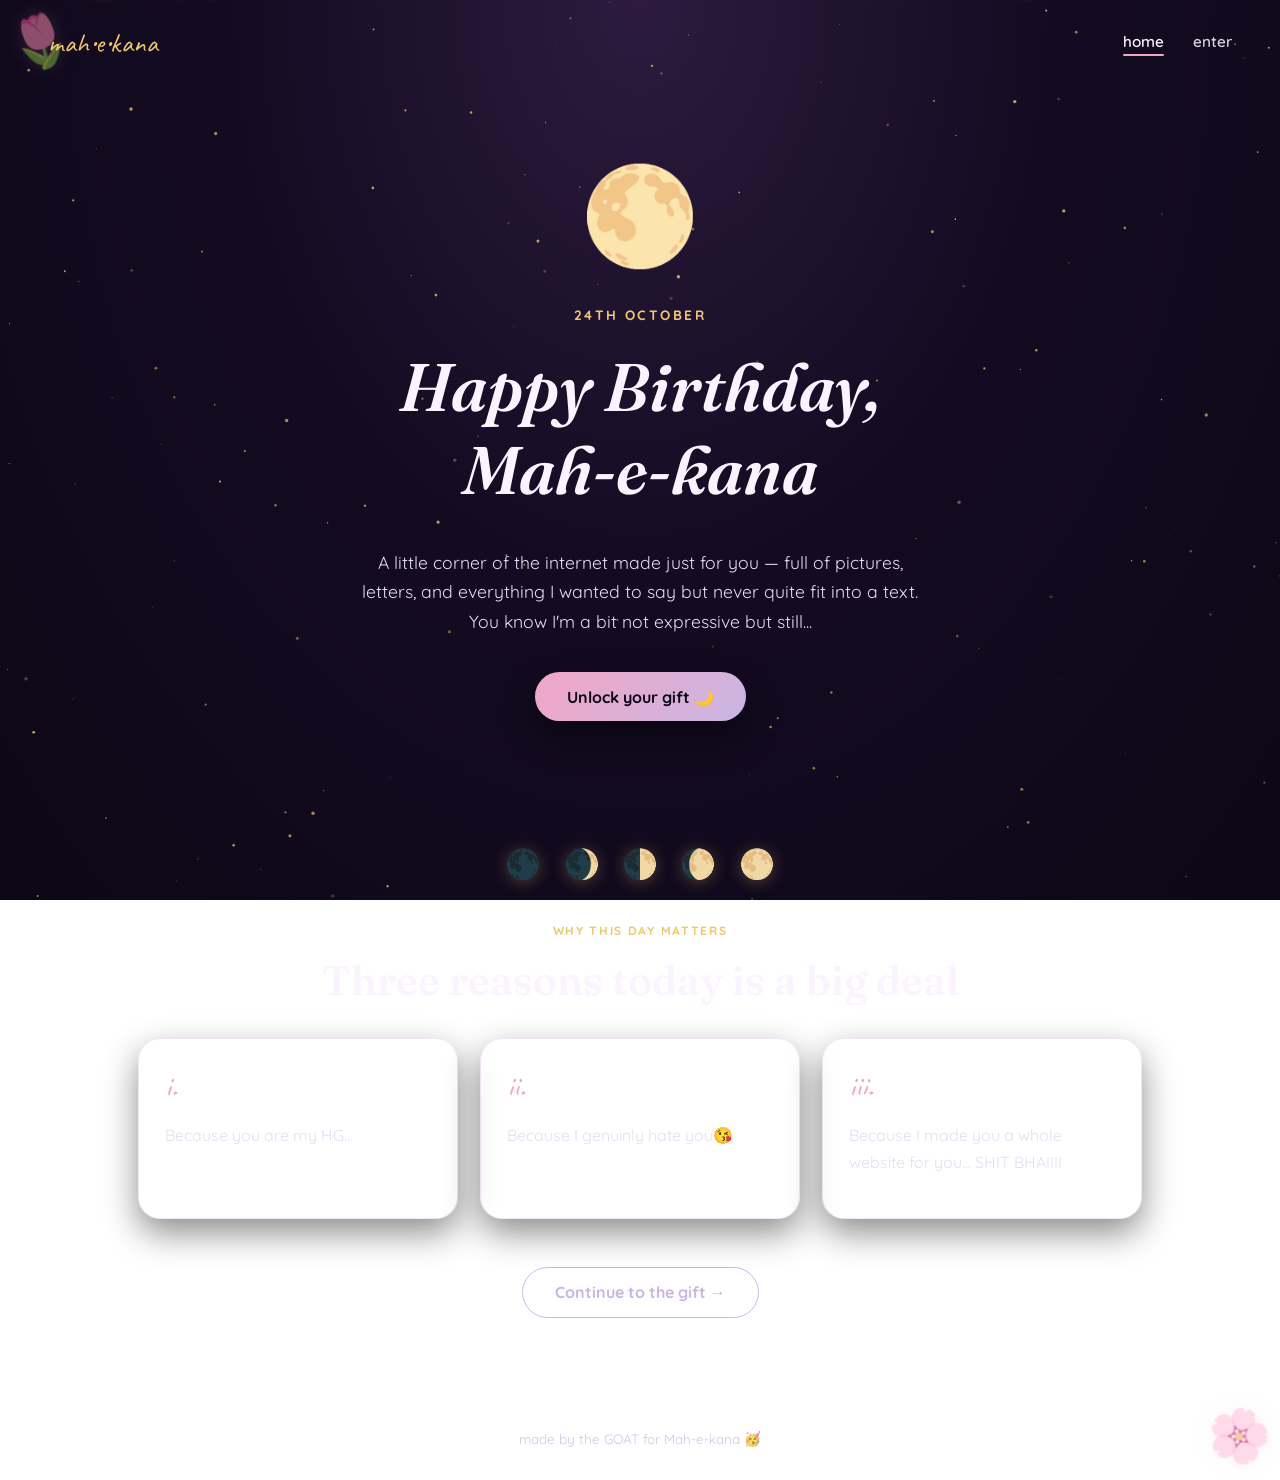
==== index.html @ 6a58a6ae "Initial commit" ====
<!doctype html>
<html lang="en">
  <head>
    <meta charset="UTF-8" />
    <meta name="viewport" content="width=device-width, initial-scale=1.0" />
    <title>Happy Birthday, Mah-e-kana 🌙</title>
    <link rel="stylesheet" href="style.css" />
  </head>
  <body>
    <canvas id="stars-canvas"></canvas>
    <div id="petals-layer"></div>

    <div class="page-shell">
      <span class="corner-flower tl" aria-hidden="true">🌷</span>
      <span class="corner-flower br" aria-hidden="true">🌸</span>
      <nav class="nav">
        <a href="index.html" class="nav__brand">mah•e•kana</a>
        <div class="nav__links">
          <a href="index.html" class="is-active">home</a>
          <a href="login.html">enter</a>
        </div>
      </nav>

      <section class="hero container">
        <div class="hero__moon">🌕</div>
        <p class="hero__date">24th October</p>
        <h1>Happy Birthday,<br />Mah-e-kana</h1>
        <p class="hero__sub">
          A little corner of the internet made just for you — full of pictures,
          letters, and everything I wanted to say but never quite fit into a
          text. You know I'm a bit not expressive but still...
        </p>
        <a href="login.html" class="btn btn--primary">Unlock your gift 🌙</a>
      </section>

      <div class="phase-divider" aria-hidden="true">
        <span>🌑</span><span>🌒</span><span>🌓</span><span>🌔</span
        ><span>🌕</span>
      </div>

      <section class="container" style="padding-bottom: 4rem">
        <p
          class="eyebrow center-text"
          style="display: block; margin-bottom: 0.8rem">
          why this day matters
        </p>
        <h2 class="center-text">Three reasons today is a big deal</h2>
        <div class="reasons">
          <div class="reason-card">
            <div class="num">i.</div>
            <p>
              Because you are my HG... 
            </p>
          </div>
          <div class="reason-card">
            <div class="num">ii.</div>
            <p>
              Because I genuinly hate you😘
            </p>
          </div>
          <div class="reason-card">
            <div class="num">iii.</div>
            <p>
              Because I made you a whole website for you... SHIT BHAIIII
            </p>
          </div>
        </div>
        <div class="center-text">
          <a href="login.html" class="btn btn--ghost">Continue to the gift →</a>
        </div>
      </section>

      <footer class="site-footer">made by the GOAT for Mah-e-kana 🥳</footer>
    </div>

    <script src="script.js"></script>
  </body>
</html>
---- style.css ----
@import url("https://fonts.googleapis.com/css2?family=Fraunces:ital,opsz,wght@0,9..144,400;0,9..144,600;1,9..144,500;1,9..144,600&family=Quicksand:wght@400;500;600;700&family=Caveat:wght@500;600;700&display=swap");

:root {
  --night: #140b22;
  --night-deep: #0d0716;
  --plum: #2c1b3d;
  --plum-light: #4a2e5c;
  --violet: #8564a6;
  --lilac: #c9b6e4;
  --blush: #f2a6c4;
  --rose: #e88aae;
  --gold: #f0c869;
  --starlight: #fbf3ff;
  --paper: #fffbf4;

  --font-display: "Fraunces", serif;
  --font-body: "Quicksand", sans-serif;
  --font-script: "Caveat", cursive;

  --radius-soft: 22px;
  --radius-pill: 999px;

  --shadow-soft: 0 14px 34px rgba(0, 0, 0, 0.45);
  --shadow-glow: 0 0 30px rgba(240, 200, 105, 0.18);
}

*,
*::before,
*::after {
  box-sizing: border-box;
}
html {
  scroll-behavior: smooth;
}

body {
  margin: 0;
  font-family: var(--font-body);
  background: radial-gradient(
    ellipse at top,
    var(--plum) 0%,
    var(--night) 45%,
    var(--night-deep) 100%
  );
  background-attachment: fixed;
  color: var(--starlight);
  min-height: 100vh;
  overflow-x: hidden;
}

/* -------------------- starry canvas -------------------- */
#stars-canvas {
  position: fixed;
  inset: 0;
  width: 100%;
  height: 100%;
  z-index: 0;
  pointer-events: none;
}

/* -------------------- floating petals / cute bits -------------------- */
#petals-layer {
  position: fixed;
  inset: 0;
  z-index: 1;
  pointer-events: none;
  overflow: hidden;
}
.petal {
  position: absolute;
  top: -40px;
  font-size: 1.4rem;
  opacity: 0.8;
  animation: fall linear infinite;
  filter: drop-shadow(0 0 6px rgba(240, 200, 105, 0.25));
}
@keyframes fall {
  0% {
    transform: translateY(-5vh) translateX(0) rotate(0deg);
    opacity: 0;
  }
  10% {
    opacity: 0.85;
  }
  90% {
    opacity: 0.85;
  }
  100% {
    transform: translateY(105vh) translateX(var(--drift, 40px)) rotate(320deg);
    opacity: 0;
  }
}

.page-shell {
  position: relative;
  z-index: 2;
}

/* -------------------- typography -------------------- */
h1,
h2,
h3 {
  font-family: var(--font-display);
  color: var(--starlight);
  margin: 0 0 0.4em;
  font-weight: 600;
}
h1 {
  font-size: clamp(2.4rem, 6vw, 4.2rem);
  font-style: italic;
}
h2 {
  font-size: clamp(1.8rem, 4vw, 2.6rem);
}
p {
  line-height: 1.7;
  color: #e7dcf2;
}

.eyebrow {
  display: inline-flex;
  align-items: center;
  gap: 0.5em;
  font-family: var(--font-body);
  font-weight: 700;
  letter-spacing: 0.14em;
  text-transform: uppercase;
  font-size: 0.75rem;
  color: var(--gold);
}

/* -------------------- flower / moon dividers -------------------- */
.phase-divider,
.flower-divider {
  display: flex;
  align-items: center;
  justify-content: center;
  gap: clamp(0.6rem, 2vw, 1.4rem);
  font-size: clamp(1.2rem, 3vw, 1.8rem);
  margin: 2.5rem 0;
  opacity: 0.95;
}
.phase-divider span,
.flower-divider span {
  filter: drop-shadow(0 2px 8px rgba(240, 200, 105, 0.3));
  animation: float 6s ease-in-out infinite;
}
.phase-divider span:nth-child(2),
.flower-divider span:nth-child(2) {
  animation-delay: 0.4s;
}
.phase-divider span:nth-child(3),
.flower-divider span:nth-child(3) {
  animation-delay: 0.8s;
}
.phase-divider span:nth-child(4),
.flower-divider span:nth-child(4) {
  animation-delay: 1.2s;
}
.phase-divider span:nth-child(5),
.flower-divider span:nth-child(5) {
  animation-delay: 1.6s;
}

@keyframes float {
  0%,
  100% {
    transform: translateY(0);
  }
  50% {
    transform: translateY(-8px);
  }
}

/* corner flower decorations */
.corner-flower {
  position: absolute;
  font-size: clamp(2rem, 5vw, 3.2rem);
  opacity: 0.55;
  filter: drop-shadow(0 0 10px rgba(240, 166, 196, 0.25));
  pointer-events: none;
  z-index: 1;
}
.corner-flower.tl {
  top: 0.5rem;
  left: 0.5rem;
  transform: rotate(-15deg);
}
.corner-flower.br {
  bottom: 0.5rem;
  right: 0.5rem;
  transform: rotate(160deg);
}

/* -------------------- nav -------------------- */
.nav {
  display: flex;
  align-items: center;
  justify-content: space-between;
  padding: 1.6rem clamp(1.2rem, 5vw, 3rem);
  position: relative;
  z-index: 5;
}
.nav__brand {
  font-family: var(--font-script);
  font-size: 1.7rem;
  color: var(--gold);
  text-decoration: none;
  letter-spacing: 0.02em;
}
.nav__links {
  display: flex;
  gap: 1.8rem;
  align-items: center;
}
.nav__links a {
  text-decoration: none;
  color: var(--starlight);
  font-weight: 600;
  font-size: 0.95rem;
  position: relative;
  padding-bottom: 3px;
  opacity: 0.85;
}
.nav__links a.is-active,
.nav__links a:hover {
  opacity: 1;
}
.nav__links a.is-active::after,
.nav__links a:hover::after {
  content: "";
  position: absolute;
  left: 0;
  right: 0;
  bottom: -2px;
  height: 2px;
  background: var(--blush);
  border-radius: 2px;
}
.nav__lock {
  background: transparent;
  border: 1.5px solid var(--violet);
  color: var(--lilac);
  padding: 0.4em 1em;
  border-radius: var(--radius-pill);
  font-family: var(--font-body);
  font-weight: 700;
  font-size: 0.85rem;
  cursor: pointer;
  transition: all 0.2s ease;
}
.nav__lock:hover {
  background: var(--violet);
  color: #fff;
}

/* -------------------- buttons -------------------- */
.btn {
  display: inline-flex;
  align-items: center;
  gap: 0.6em;
  padding: 0.9em 2em;
  border-radius: var(--radius-pill);
  font-family: var(--font-body);
  font-weight: 700;
  font-size: 1rem;
  text-decoration: none;
  border: none;
  cursor: pointer;
  transition:
    transform 0.25s ease,
    box-shadow 0.25s ease;
  box-shadow: var(--shadow-soft);
  position: relative;
}
.btn:hover {
  transform: translateY(-3px);
}
.btn:active {
  transform: translateY(-1px);
}
.btn--primary {
  background: linear-gradient(135deg, var(--blush), var(--lilac));
  color: var(--night-deep);
}
.btn--ghost {
  background: transparent;
  border: 1.5px solid var(--lilac);
  color: var(--lilac);
  box-shadow: none;
}

/* -------------------- footer -------------------- */
.site-footer {
  text-align: center;
  padding: 3rem 1rem 2rem;
  font-size: 0.85rem;
  color: var(--lilac);
  opacity: 0.8;
}

/* -------------------- utility -------------------- */
.container {
  max-width: 1100px;
  margin: 0 auto;
  padding: 0 clamp(1.2rem, 5vw, 3rem);
  position: relative;
}
.center-text {
  text-align: center;
}

@media (prefers-reduced-motion: reduce) {
  *,
  *::before,
  *::after {
    animation-duration: 0.001ms !important;
    animation-iteration-count: 1 !important;
    transition-duration: 0.001ms !important;
    scroll-behavior: auto !important;
  }
}

/* -------------------- HOME PAGE -------------------- */
.hero {
  min-height: 80vh;
  display: flex;
  flex-direction: column;
  align-items: center;
  justify-content: center;
  text-align: center;
  padding: 2rem 1.2rem 3rem;
  position: relative;
}
.hero__moon {
  font-size: clamp(3.5rem, 10vw, 6rem);
  margin-bottom: 1rem;
  animation: glow 4s ease-in-out infinite;
}
@keyframes glow {
  0%,
  100% {
    filter: drop-shadow(0 0 10px rgba(240, 200, 105, 0.35));
  }
  50% {
    filter: drop-shadow(0 0 26px rgba(240, 200, 105, 0.8));
  }
}
.hero__date {
  font-family: var(--font-body);
  font-weight: 700;
  letter-spacing: 0.18em;
  text-transform: uppercase;
  color: var(--gold);
  font-size: 0.85rem;
  margin-bottom: 1.2rem;
}
.hero__sub {
  max-width: 560px;
  margin: 0.6rem auto 2.2rem;
  font-size: 1.1rem;
}
.reasons {
  display: grid;
  grid-template-columns: repeat(auto-fit, minmax(220px, 1fr));
  gap: 1.4rem;
  margin: 2rem 0 3rem;
}
.reason-card {
  background: rgba(255, 255, 255, 0.06);
  border: 1px solid rgba(197, 150, 220, 0.25);
  border-radius: var(--radius-soft);
  padding: 1.6rem;
  backdrop-filter: blur(6px);
  box-shadow: var(--shadow-soft);
  text-align: left;
}
.reason-card .num {
  font-family: var(--font-script);
  font-size: 2rem;
  color: var(--blush);
}

/* -------------------- LOGIN PAGE -------------------- */
.login-wrap {
  min-height: 86vh;
  display: flex;
  align-items: center;
  justify-content: center;
  padding: 2rem 1.2rem;
}
.login-card {
  width: 100%;
  max-width: 420px;
  background: rgba(255, 255, 255, 0.06);
  border: 1px solid rgba(197, 150, 220, 0.3);
  backdrop-filter: blur(12px);
  border-radius: var(--radius-soft);
  padding: clamp(1.8rem, 5vw, 2.8rem);
  box-shadow: var(--shadow-soft);
  text-align: center;
}
.login-card .hero__moon {
  font-size: 3rem;
  margin-bottom: 0.6rem;
}
.login-form {
  margin-top: 1.6rem;
  display: flex;
  flex-direction: column;
  gap: 1rem;
}
.login-input {
  width: 100%;
  padding: 0.95em 1.2em;
  border-radius: var(--radius-pill);
  border: 1.5px solid rgba(197, 150, 220, 0.4);
  background: rgba(255, 255, 255, 0.9);
  font-family: var(--font-body);
  font-weight: 600;
  font-size: 1rem;
  color: var(--night-deep);
  text-align: center;
  letter-spacing: 0.05em;
  outline: none;
  transition:
    border-color 0.2s ease,
    box-shadow 0.2s ease;
}
.login-input:focus {
  border-color: var(--violet);
  box-shadow: 0 0 0 4px rgba(133, 100, 166, 0.28);
}
.login-hint {
  font-size: 0.8rem;
  color: var(--lilac);
  opacity: 0.9;
}
.login-error {
  font-size: 0.9rem;
  font-weight: 700;
  color: var(--rose);
  min-height: 1.4em;
}
.login-card.is-shaking {
  animation: shake 0.45s ease;
}
@keyframes shake {
  10%,
  90% {
    transform: translateX(-3px);
  }
  20%,
  80% {
    transform: translateX(6px);
  }
  30%,
  50%,
  70% {
    transform: translateX(-10px);
  }
  40%,
  60% {
    transform: translateX(10px);
  }
}
.unlock-overlay {
  position: fixed;
  inset: 0;
  z-index: 50;
  display: flex;
  align-items: center;
  justify-content: center;
  background: radial-gradient(
    circle at center,
    var(--violet),
    var(--night-deep)
  );
  opacity: 0;
  pointer-events: none;
  transition: opacity 0.5s ease;
}
.unlock-overlay.is-active {
  opacity: 1;
  pointer-events: all;
}
.unlock-overlay .moon-big {
  font-size: 5rem;
  animation: pulse 1s ease-in-out infinite;
}
@keyframes pulse {
  0%,
  100% {
    transform: scale(1);
  }
  50% {
    transform: scale(1.15);
  }
}
.unlock-overlay p {
  color: #fff;
  font-family: var(--font-script);
  font-size: 2rem;
  margin-top: 1rem;
}

/* -------------------- GALLERY PAGE -------------------- */
.gallery-section {
  margin-bottom: 3.5rem;
}
.gallery-section-head {
  margin-bottom: 1.2rem;
}
.gallery-section-head h2 {
  margin-bottom: 0.2rem;
}
.gallery-section-head p {
  margin: 0;
  opacity: 0.8;
  font-size: 0.95rem;
}

.gallery-grid {
  display: grid;
  grid-template-columns: repeat(auto-fill, minmax(200px, 1fr));
  gap: 1.1rem;
}
.gallery-item {
  position: relative;
  border-radius: var(--radius-soft);
  overflow: hidden;
  aspect-ratio: 4 / 5;
  background: linear-gradient(135deg, var(--plum-light), var(--rose));
  box-shadow: var(--shadow-soft);
  cursor: pointer;
  transition: transform 0.3s ease;
}
.gallery-item:hover {
  transform: translateY(-6px) rotate(-1deg);
}
.gallery-item img {
  width: 100%;
  height: 100%;
  object-fit: cover;
  display: block;
}
.gallery-item .caption {
  position: absolute;
  left: 0;
  right: 0;
  bottom: 0;
  padding: 0.8em 1em;
  background: linear-gradient(to top, rgba(13, 7, 22, 0.85), transparent);
  color: #fff;
  font-size: 0.85rem;
  font-weight: 600;
  opacity: 0;
  transform: translateY(8px);
  transition: all 0.25s ease;
}
.gallery-item:hover .caption {
  opacity: 1;
  transform: translateY(0);
}
.gallery-item.is-placeholder {
  display: flex;
  align-items: center;
  justify-content: center;
  flex-direction: column;
  gap: 0.5rem;
  color: var(--starlight);
  font-weight: 700;
  text-align: center;
  padding: 1rem;
}
.gallery-item.is-placeholder .icon {
  font-size: 1.8rem;
}
.gallery-item.is-placeholder small {
  font-weight: 500;
  opacity: 0.7;
}

.lightbox {
  position: fixed;
  inset: 0;
  z-index: 60;
  display: flex;
  align-items: center;
  justify-content: center;
  background: rgba(13, 7, 22, 0.94);
  opacity: 0;
  pointer-events: none;
  transition: opacity 0.3s ease;
  padding: 2rem;
}
.lightbox.is-active {
  opacity: 1;
  pointer-events: all;
}
.lightbox img {
  max-width: 90vw;
  max-height: 80vh;
  border-radius: 16px;
  box-shadow: 0 20px 60px rgba(0, 0, 0, 0.6);
}
.lightbox .close-btn {
  position: absolute;
  top: 1.5rem;
  right: 1.8rem;
  background: none;
  border: none;
  color: #fff;
  font-size: 2rem;
  cursor: pointer;
  line-height: 1;
}
.lightbox .lb-caption {
  position: absolute;
  bottom: 2rem;
  color: #fff;
  font-family: var(--font-script);
  font-size: 1.4rem;
}

/* -------------------- LETTERS PAGE -------------------- */
.letters-grid {
  display: grid;
  grid-template-columns: repeat(auto-fill, minmax(260px, 1fr));
  gap: 1.8rem;
  margin: 2.5rem 0 4rem;
}

.envelope {
  position: relative;
  background: linear-gradient(
    160deg,
    rgba(255, 255, 255, 0.08),
    rgba(255, 255, 255, 0.02)
  );
  border: 1px solid rgba(197, 150, 220, 0.35);
  border-radius: var(--radius-soft);
  padding: 1.9rem 1.7rem 1.6rem;
  cursor: pointer;
  box-shadow: var(--shadow-soft);
  transition:
    transform 0.25s ease,
    box-shadow 0.25s ease;
  min-height: 190px;
  display: flex;
  flex-direction: column;
  justify-content: space-between;
  overflow: hidden;
}
.envelope::before {
  content: "";
  position: absolute;
  top: 0;
  left: 0;
  right: 0;
  height: 6px;
  background: linear-gradient(90deg, var(--blush), var(--gold), var(--lilac));
}
.envelope:hover {
  transform: translateY(-6px) scale(1.01);
  box-shadow: var(--shadow-soft), var(--shadow-glow);
}
.envelope .seal {
  display: inline-flex;
  align-items: center;
  justify-content: center;
  font-size: 1.5rem;
  width: 2.6rem;
  height: 2.6rem;
  border-radius: 50%;
  background: radial-gradient(
    circle at 30% 30%,
    var(--rose),
    var(--plum-light)
  );
  box-shadow: 0 4px 14px rgba(232, 138, 174, 0.35);
  margin-bottom: 0.6rem;
}
.envelope h3 {
  font-family: var(--font-script);
  font-size: 1.7rem;
  margin: 0.1rem 0 0.3rem;
  color: var(--gold);
}
.envelope .peek {
  font-size: 0.88rem;
  color: var(--lilac);
  opacity: 0.85;
  margin: 0;
}
.envelope .tap {
  align-self: flex-end;
  font-size: 0.72rem;
  font-weight: 700;
  color: var(--blush);
  text-transform: uppercase;
  letter-spacing: 0.1em;
  margin-top: 1rem;
}

.letter-modal {
  position: fixed;
  inset: 0;
  z-index: 60;
  display: flex;
  align-items: center;
  justify-content: center;
  background: rgba(13, 7, 22, 0.72);
  opacity: 0;
  pointer-events: none;
  transition: opacity 0.3s ease;
  padding: 1.5rem;
}
.letter-modal.is-active {
  opacity: 1;
  pointer-events: all;
}

.letter-paper {
  background:
    radial-gradient(
      circle at 90% 8%,
      rgba(240, 166, 196, 0.12),
      transparent 40%
    ),
    var(--paper);
  max-width: 560px;
  width: 100%;
  max-height: 84vh;
  overflow-y: auto;
  border-radius: 18px;
  padding: clamp(1.8rem, 5vw, 3.2rem);
  box-shadow: 0 30px 70px rgba(0, 0, 0, 0.5);
  position: relative;
  transform: scale(0.92) translateY(20px);
  transition: transform 0.35s ease;
  border: 1px solid rgba(240, 200, 105, 0.35);
}
.letter-modal.is-active .letter-paper {
  transform: scale(1) translateY(0);
}
.letter-paper .paper-flower {
  position: absolute;
  top: -14px;
  left: -14px;
  font-size: 2.4rem;
  transform: rotate(-20deg);
  filter: drop-shadow(0 4px 10px rgba(0, 0, 0, 0.25));
}
.letter-paper h3 {
  font-family: var(--font-script);
  font-size: 2.2rem;
  color: var(--plum-light);
  margin-bottom: 0.4rem;
}
.letter-paper p {
  color: #3b2a47;
  white-space: pre-line;
  font-size: 1.02rem;
}
.letter-paper .close-btn {
  position: absolute;
  top: 1rem;
  right: 1.2rem;
  background: none;
  border: none;
  font-size: 1.6rem;
  cursor: pointer;
  color: var(--violet);
}
.letter-paper .signoff {
  margin-top: 1.2rem;
  font-family: var(--font-script);
  font-size: 1.5rem;
  color: var(--rose);
}
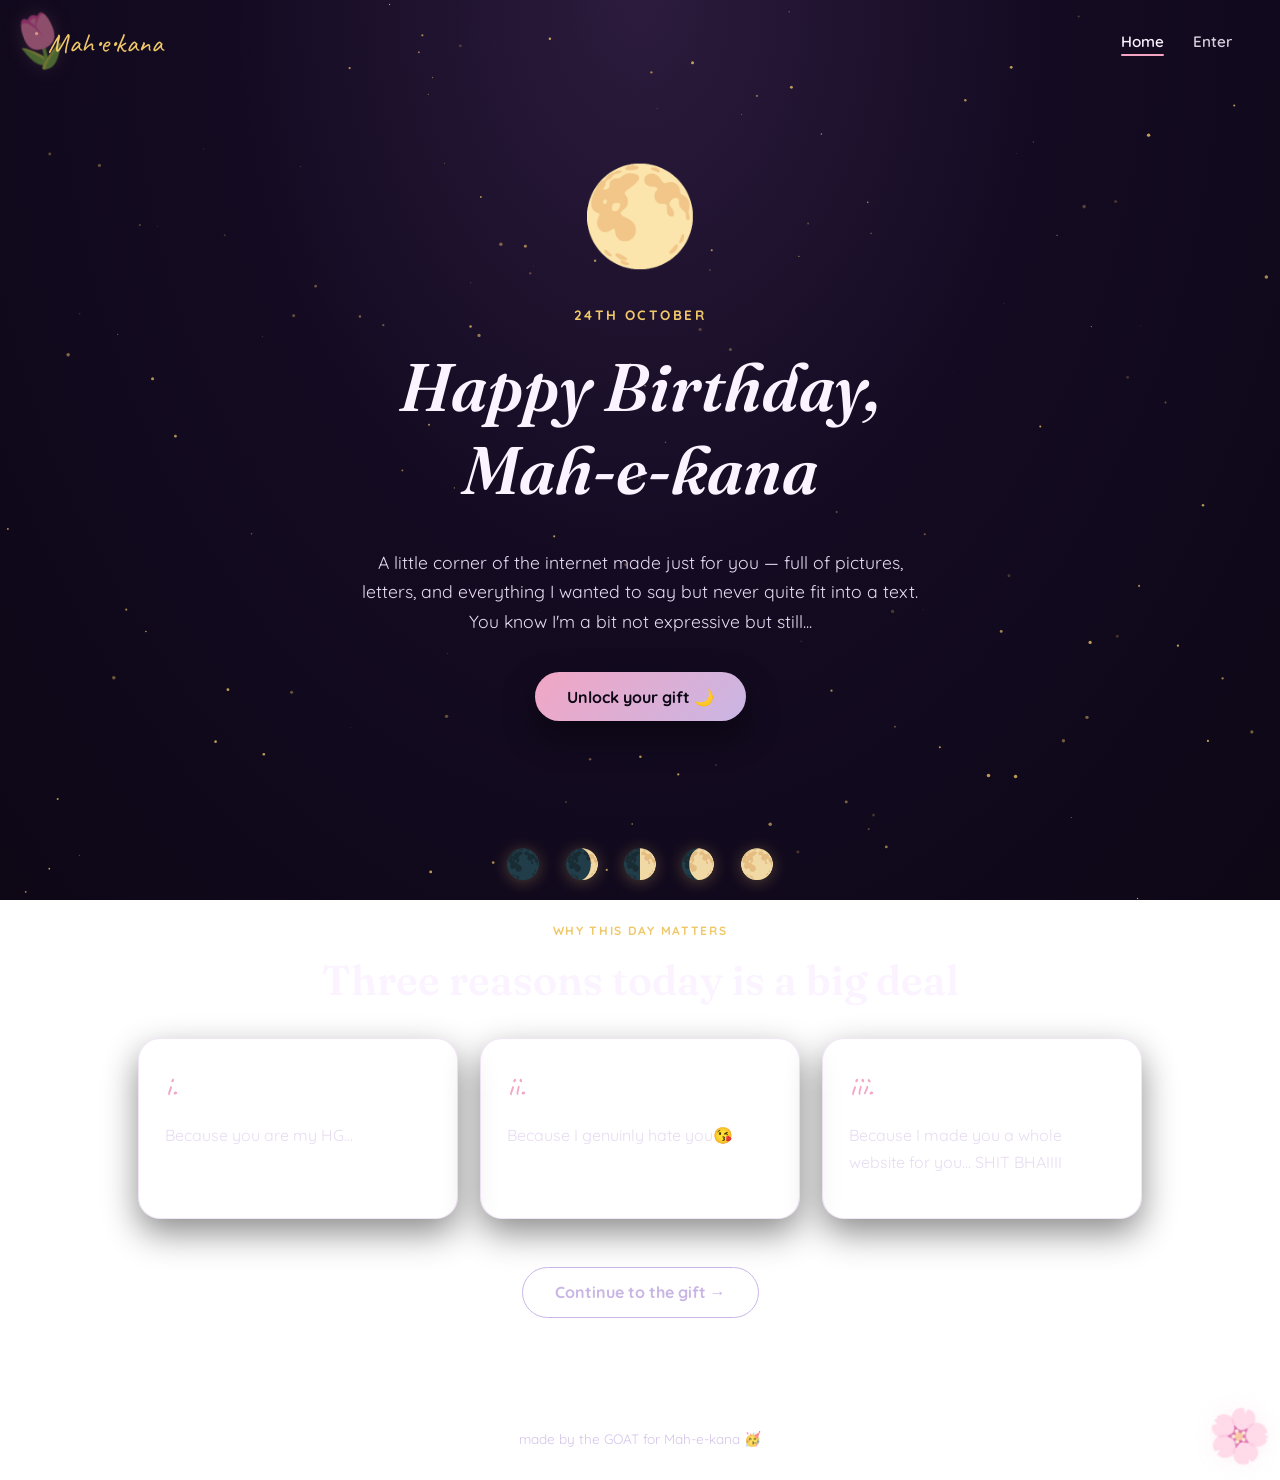
==== commit 8010ad3f: "Responsive for mobile" ====
--- a/index.html
+++ b/index.html
@@ -2,7 +2,7 @@
 <html lang="en">
   <head>
     <meta charset="UTF-8" />
-    <meta name="viewport" content="width=device-width, initial-scale=1.0" />
+    <meta name="viewport" content="width=device-width, initial-scale=1.0, viewport-fit=cover" />
     <title>Happy Birthday, Mah-e-kana 🌙</title>
     <link rel="stylesheet" href="style.css" />
   </head>
@@ -14,10 +14,10 @@
       <span class="corner-flower tl" aria-hidden="true">🌷</span>
       <span class="corner-flower br" aria-hidden="true">🌸</span>
       <nav class="nav">
-        <a href="index.html" class="nav__brand">mah•e•kana</a>
+        <a href="index.html" class="nav__brand">Mah•e•kana</a>
         <div class="nav__links">
-          <a href="index.html" class="is-active">home</a>
-          <a href="login.html">enter</a>
+          <a href="index.html" class="is-active">Home</a>
+          <a href="login.html">Enter</a>
         </div>
       </nav>
 
--- a/style.css
+++ b/style.css
@@ -45,7 +45,13 @@
   background-attachment: fixed;
   color: var(--starlight);
   min-height: 100vh;
+  min-height: 100dvh;
   overflow-x: hidden;
+  -webkit-text-size-adjust: 100%;
+  -webkit-tap-highlight-color: transparent;
+}
+img {
+  max-width: 100%;
 }
 
 /* -------------------- starry canvas -------------------- */
@@ -779,3 +785,408 @@
   font-size: 1.5rem;
   color: var(--rose);
 }
+
+
+/* =========================================================
+   WISH PAGE (cake + wish jar)
+   ========================================================= */
+.wish-stage {
+  display: flex;
+  flex-direction: column;
+  align-items: center;
+  text-align: center;
+  padding: 0.5rem 0 1rem;
+}
+.cake-wrap {
+  position: relative;
+  width: min(340px, 86vw);
+  margin: 1rem auto 0.4rem;
+  animation: bob 4s ease-in-out infinite;
+}
+@keyframes bob {
+  0%, 100% { transform: translateY(0); }
+  50% { transform: translateY(-6px); }
+}
+.cake-wrap svg {
+  width: 100%;
+  height: auto;
+  display: block;
+  overflow: visible;
+  filter: drop-shadow(0 14px 24px rgba(0, 0, 0, 0.45));
+}
+.flame {
+  transform-box: fill-box;
+  transform-origin: 50% 100%;
+  animation: flicker 0.6s ease-in-out infinite alternate;
+  transition: opacity 0.35s ease, transform 0.35s ease;
+}
+.flame:nth-of-type(2) { animation-delay: 0.15s; }
+.flame:nth-of-type(3) { animation-delay: 0.3s; }
+@keyframes flicker {
+  from { transform: scale(1, 1) rotate(-3deg); }
+  to { transform: scale(0.92, 1.1) rotate(3deg); }
+}
+.cake-wrap.is-out .flame {
+  opacity: 0;
+  transform: scale(0.2);
+  animation: none;
+}
+.smoke {
+  opacity: 0;
+}
+.cake-wrap.is-out .smoke {
+  animation: puff 1.8s ease-out forwards;
+}
+@keyframes puff {
+  0% { opacity: 0.8; transform: translateY(0) scale(0.6); }
+  100% { opacity: 0; transform: translateY(-34px) scale(1.5); }
+}
+.cake-face-blink {
+  animation: blink 4.5s infinite;
+  transform-box: fill-box;
+  transform-origin: center;
+}
+@keyframes blink {
+  0%, 92%, 100% { transform: scaleY(1); }
+  95% { transform: scaleY(0.1); }
+}
+.cake-wrap.is-out .mouth-smile { display: none; }
+.mouth-open { display: none; }
+.cake-wrap.is-out .mouth-open { display: inline; }
+
+.wish-msg {
+  font-family: var(--font-script);
+  font-size: clamp(1.5rem, 5vw, 2rem);
+  color: var(--gold);
+  min-height: 2.6rem;
+  margin: 0.6rem 0 1rem;
+  padding: 0 0.5rem;
+}
+.wish-actions {
+  display: flex;
+  flex-wrap: wrap;
+  gap: 0.8rem;
+  justify-content: center;
+}
+.btn--cute {
+  background: linear-gradient(135deg, #ffd1e6, #d9c8ff);
+  color: #4a2e5c;
+  min-height: 48px;
+}
+
+.confetti-layer {
+  position: fixed;
+  inset: 0;
+  z-index: 40;
+  pointer-events: none;
+  overflow: hidden;
+}
+.confetti-bit {
+  position: absolute;
+  top: -20px;
+  font-size: 1.4rem;
+  animation: confetti-fall linear forwards;
+}
+@keyframes confetti-fall {
+  0% { transform: translate3d(0, 0, 0) rotate(0deg); opacity: 1; }
+  100% { transform: translate3d(var(--dx, 0), 110vh, 0) rotate(var(--rot, 540deg)); opacity: 0.9; }
+}
+
+/* wish jar */
+.jar-section {
+  margin: 1rem 0 3rem;
+  text-align: center;
+}
+.jar-btn {
+  background: none;
+  border: none;
+  cursor: pointer;
+  padding: 0.4rem;
+  font-size: clamp(4rem, 18vw, 5.5rem);
+  line-height: 1;
+  filter: drop-shadow(0 8px 18px rgba(240, 166, 196, 0.35));
+  transition: transform 0.2s ease;
+  min-width: 48px;
+  min-height: 48px;
+}
+.jar-btn:active { transform: scale(0.92) rotate(-6deg); }
+.jar-btn.is-shaking { animation: jar-shake 0.5s ease; }
+@keyframes jar-shake {
+  0%, 100% { transform: rotate(0); }
+  20% { transform: rotate(-12deg); }
+  40% { transform: rotate(10deg); }
+  60% { transform: rotate(-8deg); }
+  80% { transform: rotate(6deg); }
+}
+.note-card {
+  max-width: 420px;
+  margin: 1rem auto 0;
+  padding: 1.4rem 1.5rem;
+  background: var(--paper);
+  color: #3b2a47;
+  border-radius: 18px;
+  border: 1px dashed var(--rose);
+  box-shadow: var(--shadow-soft);
+  font-family: var(--font-script);
+  font-size: clamp(1.4rem, 4.6vw, 1.75rem);
+  line-height: 1.35;
+  transform: rotate(-1.5deg);
+  min-height: 5.5rem;
+  display: flex;
+  align-items: center;
+  justify-content: center;
+}
+.note-card.is-new { animation: pop 0.45s cubic-bezier(0.3, 1.6, 0.5, 1); }
+@keyframes pop {
+  0% { transform: scale(0.6) rotate(-8deg); opacity: 0; }
+  100% { transform: scale(1) rotate(-1.5deg); opacity: 1; }
+}
+.note-count {
+  margin-top: 0.7rem;
+  font-size: 0.8rem;
+  color: var(--lilac);
+  opacity: 0.8;
+}
+
+/* =========================================================
+   RESPONSIVE — tablets & phones
+   ========================================================= */
+
+/* iPhone notch / home-bar safe areas */
+@supports (padding: max(0px)) {
+  .nav {
+    padding-left: max(clamp(1.2rem, 5vw, 3rem), env(safe-area-inset-left));
+    padding-right: max(clamp(1.2rem, 5vw, 3rem), env(safe-area-inset-right));
+  }
+  .site-footer {
+    padding-bottom: max(2rem, env(safe-area-inset-bottom));
+  }
+}
+
+/* Touch screens: no hover, so show captions and kill hover-lift */
+@media (hover: none) {
+  .gallery-item .caption {
+    opacity: 1;
+    transform: none;
+    font-size: 0.8rem;
+  }
+  .gallery-item:hover,
+  .envelope:hover,
+  .btn:hover {
+    transform: none;
+  }
+  body {
+    background-attachment: scroll;
+  }
+}
+
+/* Tablets */
+@media (max-width: 900px) {
+  .container {
+    padding: 0 1.4rem;
+  }
+  .gallery-grid {
+    grid-template-columns: repeat(auto-fill, minmax(170px, 1fr));
+    gap: 0.9rem;
+  }
+  .letters-grid {
+    grid-template-columns: repeat(auto-fill, minmax(230px, 1fr));
+    gap: 1.3rem;
+  }
+  .hero {
+    min-height: 70vh;
+  }
+}
+
+/* Phones */
+@media (max-width: 640px) {
+  /* nav: brand + lock on row 1, links as a pill bar on row 2 */
+  .nav {
+    flex-wrap: wrap;
+    gap: 0.7rem;
+    padding: 1rem 1.1rem 0.4rem;
+  }
+  .nav__brand {
+    font-size: 1.5rem;
+  }
+  .nav:has(.nav__lock) .nav__links {
+    order: 3;
+    width: 100%;
+    justify-content: space-around;
+    gap: 0.4rem;
+    padding: 0.35rem 0.5rem;
+    background: rgba(255, 255, 255, 0.06);
+    border: 1px solid rgba(197, 150, 220, 0.22);
+    border-radius: var(--radius-pill);
+  }
+  .nav__links a {
+    padding: 0.55rem 0.7rem;
+    font-size: 0.92rem;
+  }
+  .nav__links a.is-active::after,
+  .nav__links a:hover::after {
+    left: 0.7rem;
+    right: 0.7rem;
+    bottom: 0.25rem;
+  }
+  .nav__lock {
+    min-height: 40px;
+  }
+
+  .corner-flower {
+    opacity: 0.35;
+  }
+
+  /* home */
+  .hero {
+    min-height: auto;
+    padding: 1.5rem 0.4rem 2rem;
+  }
+  .hero__sub {
+    font-size: 1rem;
+    margin-bottom: 1.6rem;
+  }
+  .btn {
+    padding: 0.95em 1.6em;
+    min-height: 48px;
+    justify-content: center;
+  }
+  .reasons {
+    grid-template-columns: 1fr;
+    gap: 1rem;
+    margin: 1.4rem 0 2rem;
+  }
+  .reason-card {
+    padding: 1.2rem;
+  }
+  .phase-divider,
+  .flower-divider {
+    margin: 1.6rem 0;
+  }
+
+  /* login */
+  .login-wrap {
+    min-height: 70vh;
+    min-height: 70dvh;
+    padding: 1rem 0.2rem;
+  }
+  .login-input {
+    font-size: 16px; /* stops iOS zoom-on-focus */
+    min-height: 50px;
+  }
+
+  /* gallery: two neat columns */
+  .gallery-section {
+    margin-bottom: 2.4rem;
+  }
+  .gallery-grid {
+    grid-template-columns: repeat(2, 1fr);
+    gap: 0.7rem;
+  }
+  .gallery-item {
+    border-radius: 16px;
+  }
+  .gallery-item .caption {
+    padding: 1.2em 0.7em 0.6em;
+    font-size: 0.72rem;
+    line-height: 1.3;
+  }
+  .lightbox {
+    padding: 1rem;
+  }
+  .lightbox img {
+    max-width: 94vw;
+    max-height: 72vh;
+    max-height: 72dvh;
+  }
+  .lightbox .close-btn {
+    top: max(0.8rem, env(safe-area-inset-top));
+    right: 1rem;
+    font-size: 2.4rem;
+    width: 48px;
+    height: 48px;
+  }
+  .lightbox .lb-caption {
+    bottom: max(1.2rem, env(safe-area-inset-bottom));
+    font-size: 1.2rem;
+    text-align: center;
+    padding: 0 1rem;
+  }
+
+  /* letters */
+  .letters-grid {
+    grid-template-columns: 1fr;
+    gap: 1.1rem;
+    margin: 1.6rem 0 2.5rem;
+  }
+  .envelope {
+    min-height: 150px;
+    padding: 1.6rem 1.3rem 1.3rem;
+  }
+  .letter-modal {
+    padding: 0.8rem;
+    align-items: flex-end;
+  }
+  .letter-paper {
+    max-height: 88vh;
+    max-height: 88dvh;
+    padding: 1.8rem 1.3rem 1.5rem;
+    border-radius: 22px 22px 14px 14px;
+  }
+  .letter-paper .paper-flower {
+    top: -10px;
+    left: -6px;
+    font-size: 2rem;
+  }
+  .letter-paper h3 {
+    font-size: 1.9rem;
+    padding-right: 2.4rem;
+  }
+  .letter-paper p {
+    font-size: 0.98rem;
+  }
+  .letter-paper .close-btn {
+    top: 0.5rem;
+    right: 0.6rem;
+    width: 44px;
+    height: 44px;
+    font-size: 2rem;
+  }
+
+  .site-footer {
+    padding: 2rem 1.2rem 1.6rem;
+  }
+}
+
+/* Very small phones */
+@media (max-width: 360px) {
+  h1 {
+    font-size: 2.1rem;
+  }
+  .nav__links a {
+    padding: 0.55rem 0.5rem;
+    font-size: 0.85rem;
+  }
+  .gallery-grid {
+    gap: 0.55rem;
+  }
+}
+
+/* Landscape phones: letters shouldn't get cut off */
+@media (max-height: 480px) and (orientation: landscape) {
+  .letter-paper {
+    max-height: 92vh;
+    max-height: 92dvh;
+  }
+  .lightbox img {
+    max-height: 70vh;
+  }
+  .login-wrap,
+  .hero {
+    min-height: auto;
+  }
+}
+
+[hidden] {
+  display: none !important;
+}
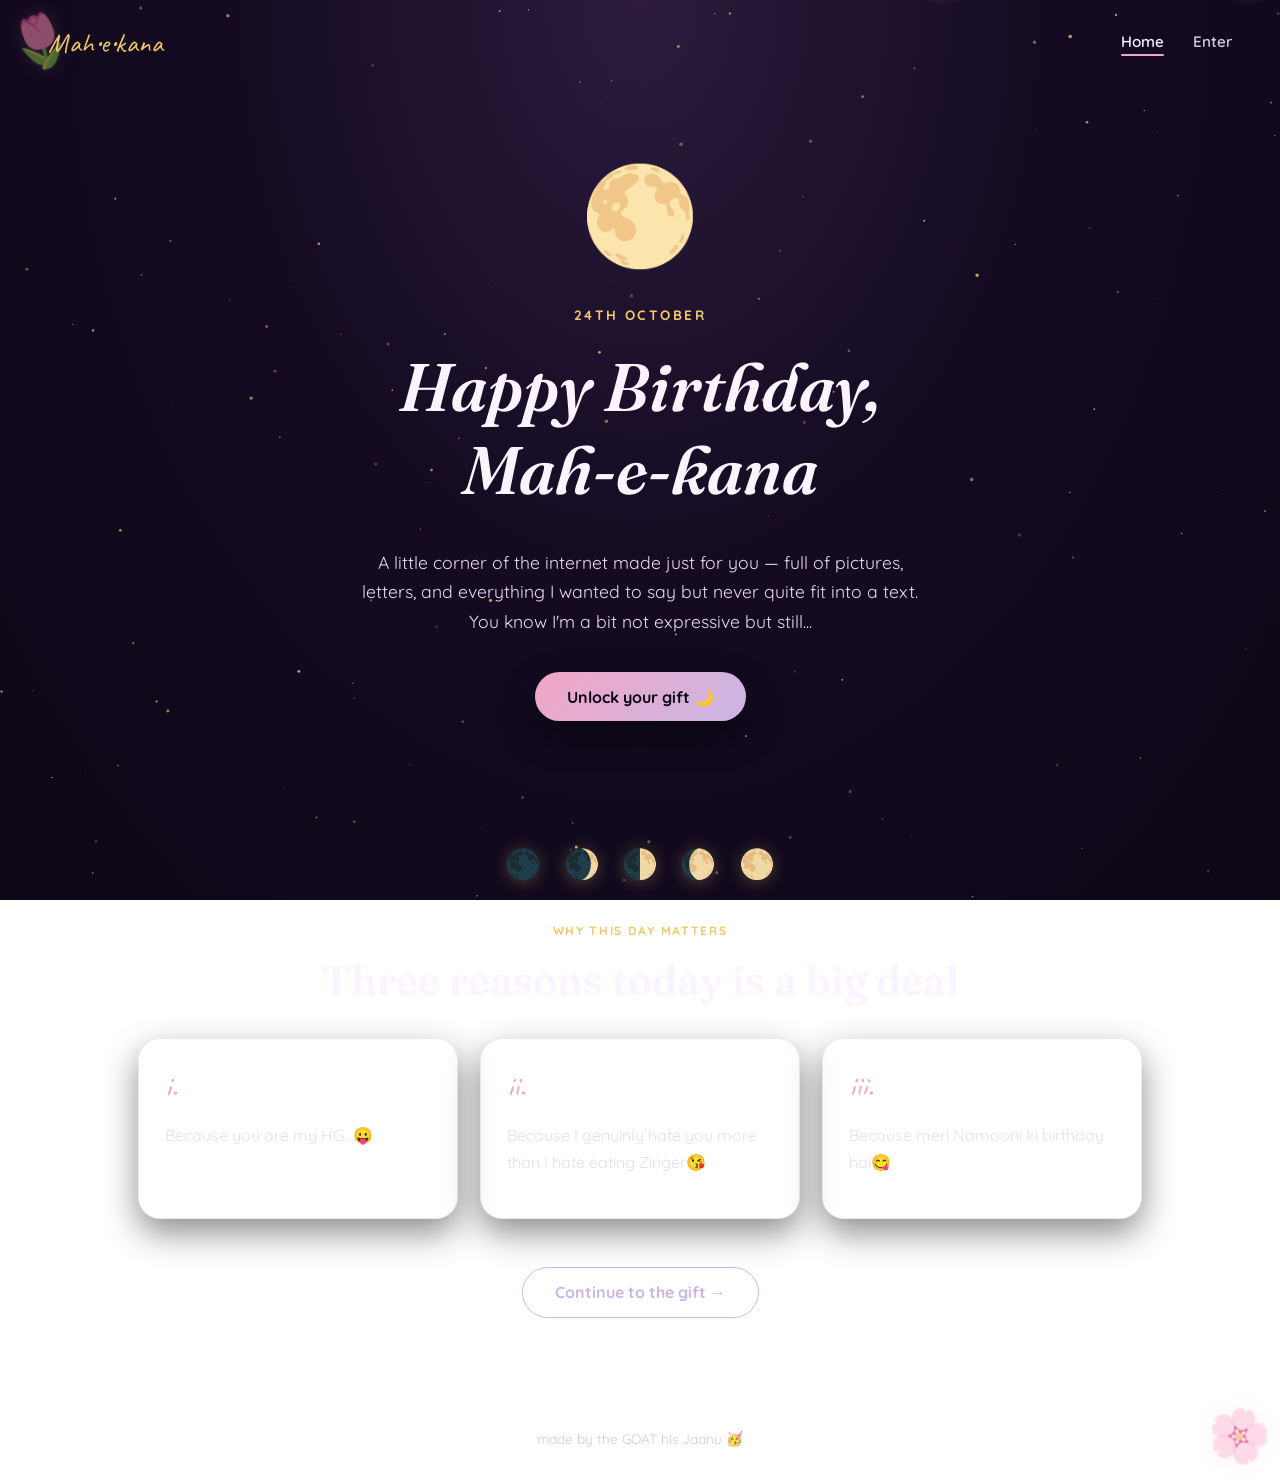
==== commit 59c04071: "Letters updated" ====
--- a/index.html
+++ b/index.html
@@ -3,7 +3,8 @@
   <head>
     <meta charset="UTF-8" />
     <meta name="viewport" content="width=device-width, initial-scale=1.0, viewport-fit=cover" />
-    <title>Happy Birthday, Mah-e-kana 🌙</title>
+    <title>Happy Birthday, Jan Ki Tukri 🌙</title>
+    <link rel="shortcut icon" href="images/gallery/us-2.jpeg" type="image/x-icon">
     <link rel="stylesheet" href="style.css" />
   </head>
   <body>
@@ -49,19 +50,19 @@
           <div class="reason-card">
             <div class="num">i.</div>
             <p>
-              Because you are my HG... 
+              Because you are my HG...😛 
             </p>
           </div>
           <div class="reason-card">
             <div class="num">ii.</div>
             <p>
-              Because I genuinly hate you😘
+              Because I genuinly hate you more than I hate eating Zinger😘
             </p>
           </div>
           <div class="reason-card">
             <div class="num">iii.</div>
             <p>
-              Because I made you a whole website for you... SHIT BHAIIII
+              Because meri Namooni ki birthday hai😋
             </p>
           </div>
         </div>
@@ -70,7 +71,7 @@
         </div>
       </section>
 
-      <footer class="site-footer">made by the GOAT for Mah-e-kana 🥳</footer>
+      <footer class="site-footer">made by the GOAT his Jaanu 🥳</footer>
     </div>
 
     <script src="script.js"></script>
